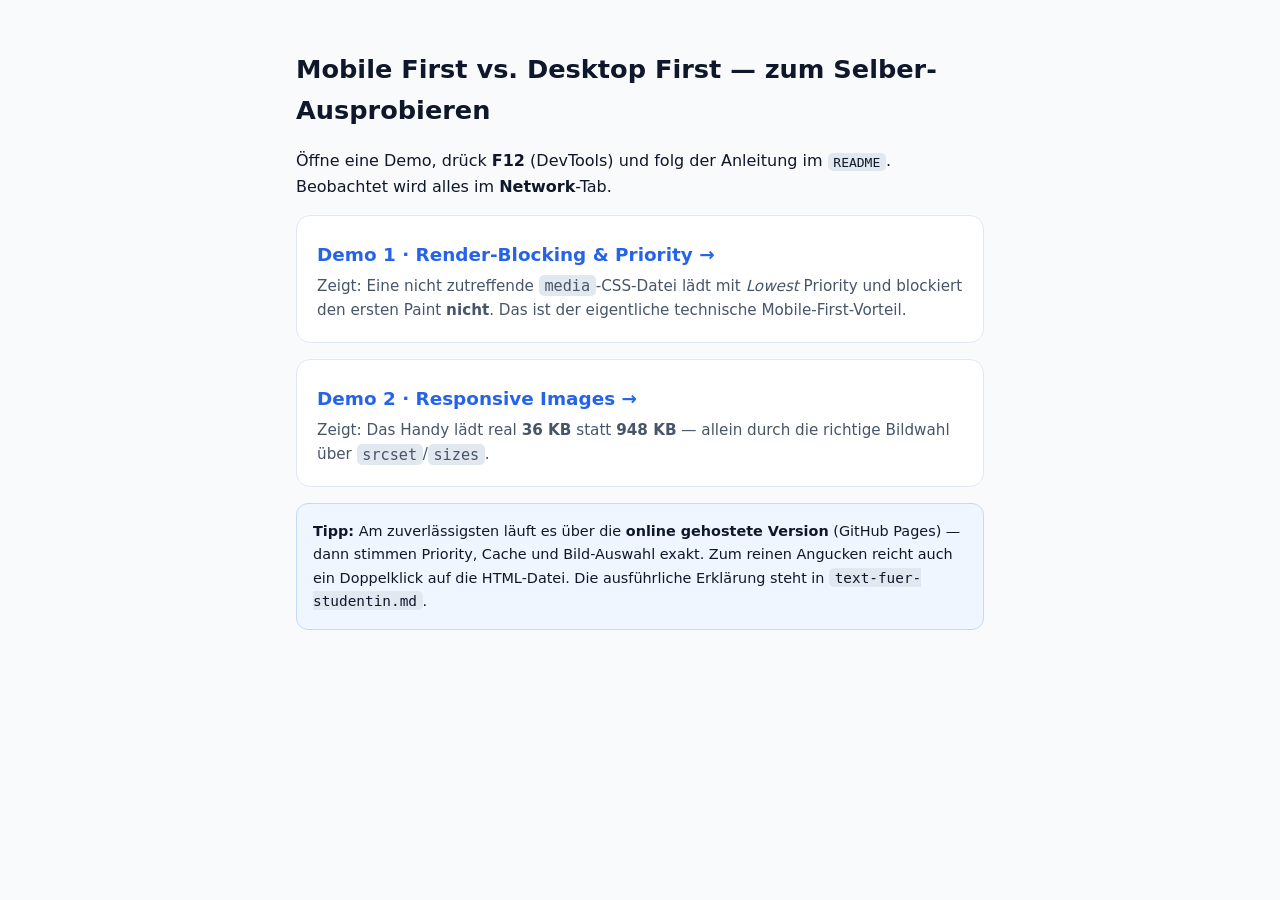
==== index.html @ ae4759fa "Mobile-First vs Desktop-First: Demos + DevTools-Anleitung (ohne JavaScript) Nur HTML + CSS + 3 Bilde" ====
<!DOCTYPE html>
<html lang="de">
<head>
  <meta charset="UTF-8">
  <meta name="viewport" content="width=device-width, initial-scale=1.0">
  <title>Mobile First vs. Desktop First – Demos</title>
  <style>
    :root { --accent:#2563eb; }
    * { box-sizing: border-box; }
    body { margin:0; font-family:system-ui,sans-serif; background:#f8fafc; color:#0f172a; line-height:1.6; }
    .wrap { max-width:720px; margin:0 auto; padding:2rem 1rem; }
    h1 { font-size:1.6rem; }
    a.card { display:block; text-decoration:none; color:inherit; background:#fff;
             border:1px solid #e2e8f0; border-radius:14px; padding:1.25rem; margin:1rem 0;
             transition:border-color .15s, transform .15s; }
    a.card:hover { border-color:var(--accent); transform:translateY(-2px); }
    a.card h2 { margin:.2rem 0; font-size:1.15rem; color:var(--accent); }
    a.card p { margin:.3rem 0 0; color:#475569; font-size:.95rem; }
    .hint { background:#eff6ff; border:1px solid #bfdbfe; border-radius:12px; padding:1rem; font-size:.9rem; }
    code { background:#e2e8f0; padding:.1rem .35rem; border-radius:5px; }
  </style>
</head>
<body>
  <div class="wrap">
    <h1>Mobile First vs. Desktop First — zum Selber-Ausprobieren</h1>
    <p>Öffne eine Demo, drück <strong>F12</strong> (DevTools) und folg der Anleitung
    im <code>README</code>. Beobachtet wird alles im <strong>Network</strong>-Tab.</p>

    <a class="card" href="demo1-render-blocking/">
      <h2>Demo 1 · Render-Blocking &amp; Priority →</h2>
      <p>Zeigt: Eine nicht zutreffende <code>media</code>-CSS-Datei lädt mit
      <em>Lowest</em> Priority und blockiert den ersten Paint <strong>nicht</strong>.
      Das ist der eigentliche technische Mobile-First-Vorteil.</p>
    </a>

    <a class="card" href="demo2-responsive-images/">
      <h2>Demo 2 · Responsive Images →</h2>
      <p>Zeigt: Das Handy lädt real <strong>36 KB</strong> statt <strong>948 KB</strong> —
      allein durch die richtige Bildwahl über <code>srcset</code>/<code>sizes</code>.</p>
    </a>

    <div class="hint">
      <strong>Tipp:</strong> Am zuverlässigsten läuft es über die <strong>online gehostete
      Version</strong> (GitHub Pages) — dann stimmen Priority, Cache und Bild-Auswahl exakt.
      Zum reinen Angucken reicht auch ein Doppelklick auf die HTML-Datei.
      Die ausführliche Erklärung steht in <code>text-fuer-studentin.md</code>.
    </div>
  </div>
</body>
</html>
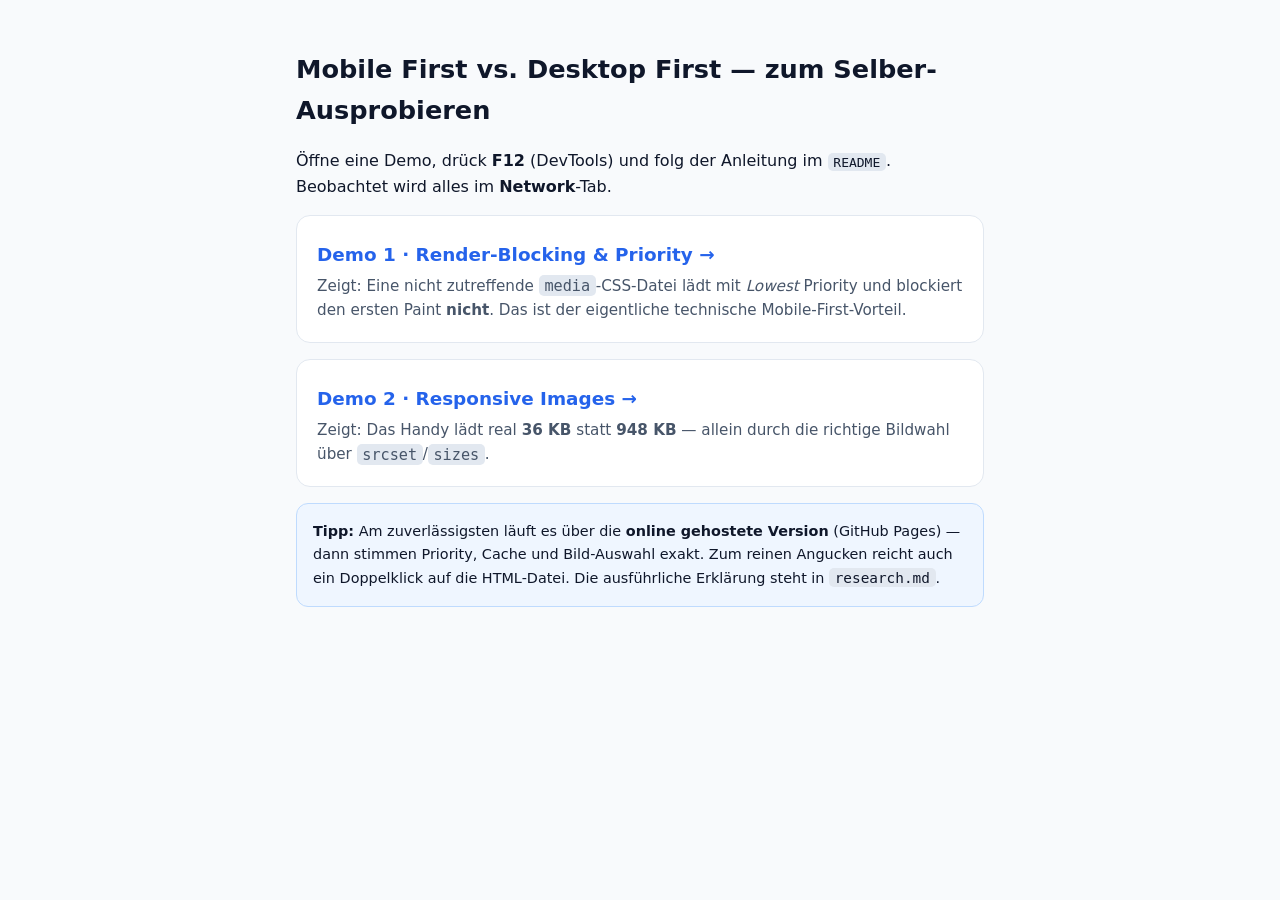
==== commit 0c1398a0: "docs: README abspecken, text-fuer-studentin → research.md umbenennen Co-Authored-By: Claude Sonnet 4" ====
--- a/index.html
+++ b/index.html
@@ -43,7 +43,7 @@
       <strong>Tipp:</strong> Am zuverlässigsten läuft es über die <strong>online gehostete
       Version</strong> (GitHub Pages) — dann stimmen Priority, Cache und Bild-Auswahl exakt.
       Zum reinen Angucken reicht auch ein Doppelklick auf die HTML-Datei.
-      Die ausführliche Erklärung steht in <code>text-fuer-studentin.md</code>.
+      Die ausführliche Erklärung steht in <code>research.md</code>.
     </div>
   </div>
 </body>
